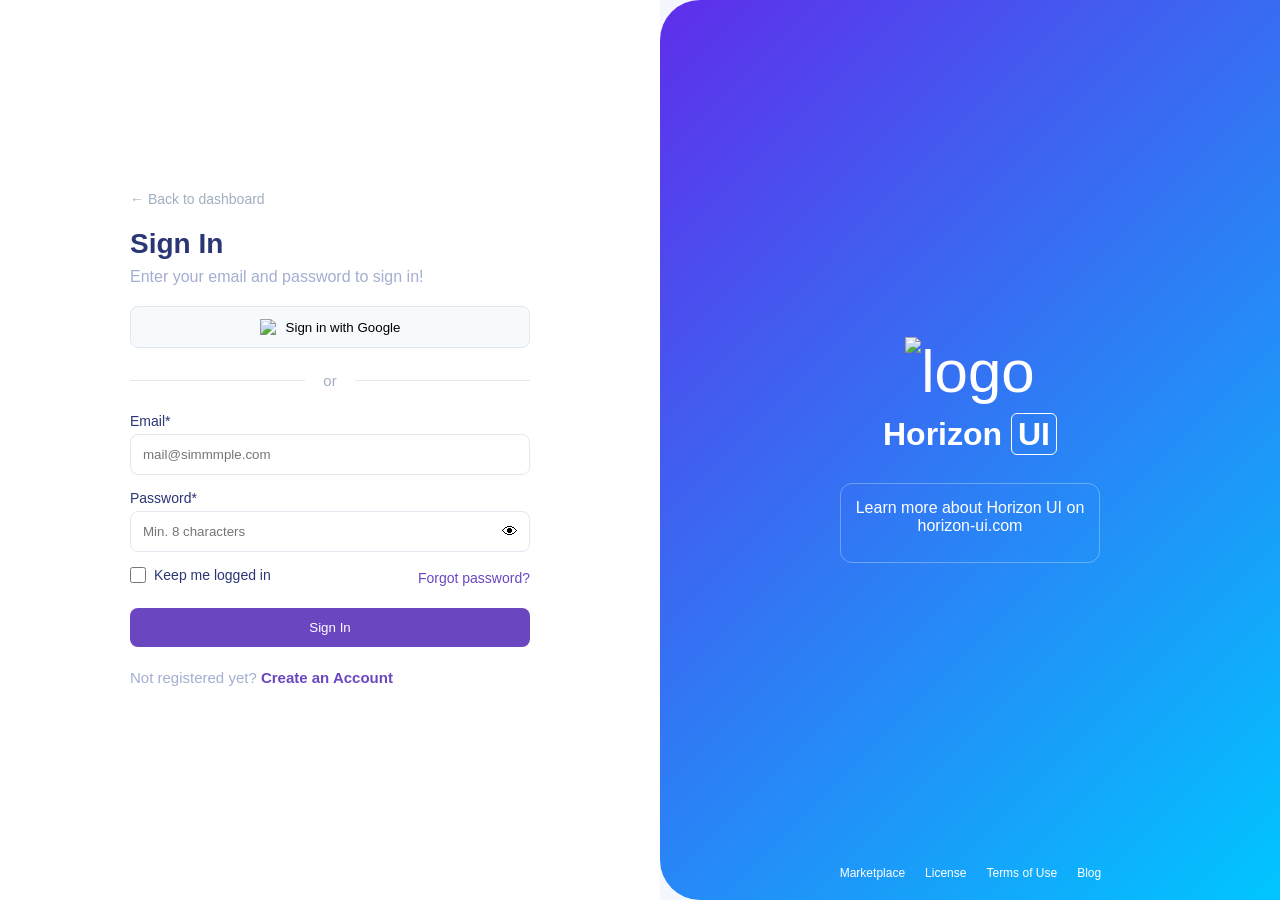
==== login.html @ fb5299f1 "new dashboard" ====
<!doctype html>
<html lang="en">
  <head>
    <meta charset="UTF-8" />
    <meta name="viewport" content="width=device-width, initial-scale=1.0" />
    <title>Sign In</title>
    <link rel="stylesheet" href="login.css" />

  </head>
  
  <body>
    <div class="container">
      <div class="left">
        <div class="form-wrapper">
          <a href="#" class="back">← Back to dashboard</a>

          <h2>Sign In</h2>
          <p>Enter your email and password to sign in!</p>

          <button class="google-btn">
            <img src="https://img.icons8.com/color/16/google-logo.png" />
            Sign in with Google
          </button>

          <div class="divider">
            <hr />
            <span>or</span>
            <hr />
          </div>

          <form>
            <label>Email*</label>
            <input type="email" placeholder="mail@simmmple.com" required />

            <label>Password*</label>
            <div class="password-box">
              <input type="password" placeholder="Min. 8 characters" required />
              <span class="eye">👁</span>
            </div>

            <div class="options">
              <label class="remember">
                <input type="checkbox" /> Keep me logged in
              </label>
              <a href="#" class="forgot">Forgot password?</a>
            </div>

            <button class="signin-btn">Sign In</button>
          </form>

          <p class="signup">
            Not registered yet? <a href="#">Create an Account</a>
          </p>
        </div>
      </div>

      <div class="right">
        <div class="overlay">
          <div class="logo">
            <img src="/Vector.png" alt="logo">
          </div>
          <h1>Horizon <span>UI</span></h1>

          <div class="cta">
            Learn more about Horizon UI on <br/>
           <a href="https://horizon-ui.com" target="_blank" rel="noopener noreferrer">horizon-ui.com</a>
          </div>

          <div class="bottom-links">
            <a href="#">Marketplace</a>
            <a href="#">License</a>
            <a href="#">Terms of Use</a>
            <a href="#">Blog</a>
          </div>
        </div>
      </div>
    </div>



    <script>
  const eye = document.querySelector(".eye");
  const password = document.querySelector(".password-box input");

  eye.addEventListener("click", () => {
    if (password.type === "password") {
      password.type = "text";
    } else {
      password.type = "password";
    }
  });
  
</script>
  </body>
</html>
---- login.css ----
* {
  margin: 0;
  padding: 0;
  box-sizing: border-box;
  font-family: "Inter", sans-serif;
}

body {
  background: #f4f7fe;
}

.container {
  display: flex;
  min-height: 100vh;
}

.left {
  flex: 1;
  display: flex;
  justify-content: center;
  align-items: center;
  background: #fff;
  padding: 20px;
}

.form-wrapper {
  width: 100%;
  max-width: 400px;
}

.back {
  font-size: 14px;
  color: #a0aec0;
  text-decoration: none;
}

h2 {
  margin-top: 20px;
  font-size: 28px;
  color: #2b3674;
}

p {
  color: #a3aed0;
  margin: 8px 0 20px;
}

.google-btn {
  width: 100%;
  padding: 12px;
  border: 1px solid #e2e8f0;
  background: #f7fafc;
  border-radius: 8px;
  cursor: pointer;
  display: flex;
  gap: 10px;
  justify-content: center;
  align-items: center;
}

.divider {
  display: flex;
  align-items: center;
  gap: 10px;
  margin: 20px 0;
}

.divider hr {
  flex: 1;
  border: 0;
  height: 1px;
  background: #e2e8f0;
  margin: 0;
}

.divider span {
  color: #a0aec0;
  font-size: 14px;
  white-space: nowrap;
  padding: 0 8px;
}

@media (max-width: 600px) {
  .divider {
    gap: 8px;
    margin: 16px 0;
  }
  .divider span {
    font-size: 12px;
    padding: 0 6px;
  }
  .divider hr {
    height: 1px;
  }
}

@media (min-width: 1024px) {
  .divider {
    margin: 24px 0;
  }
  .divider span {
    font-size: 15px;
  }
}

label {
  font-size: 14px;
  margin-bottom: 5px;
  display: block;
  color: #2b3674;
}

input {
  width: 100%;
  padding: 12px;
  margin-bottom: 15px;
  border: 1px solid #e2e8f0;
  border-radius: 8px;
  outline: none;
}

.password-box {
  position: relative;
}

.password-box .eye {
  position: absolute;
  right: 12px;
  top: 12px;
  cursor: pointer;
}

.options {
  display: flex;
  justify-content: space-between;
  align-items: center;
  gap: 12px;
  font-size: 14px;
  margin-bottom: 20px;
}
.options label {
  display: flex;
  align-items: center;
  gap: 8px;
  cursor: pointer;
}
.options input {
  margin: 0;
  width: 16px;
  height: 16px;
  color: #2b3674;
  border: 1px solid #e2e8f0;
  border-radius: 4px;
  cursor: pointer;
}
.options .forgot {
  text-decoration: none;
  color: #6b46c1;
  font-weight: 500;
}

@media (max-width: 500px) {
  .options {
    flex-direction: column;
    align-items: flex-start;
  }
  .options .forgot {
    margin-top: 8px;
  }
}

.checkbox {
  text-decoration: none;
  color: #6b46c1;
}

.forgot {
  text-decoration: none;
  color: #6b46c1;
}

.signin-btn {
  width: 100%;
  padding: 12px;
  background: #6b46c1;
  color: #fff;
  border: none;
  border-radius: 8px;
  cursor: pointer;
}

.signup {
  margin-top: 15px;
  font-size: 14px;
  line-height: 1.5;
  word-break: break-word;
}

.signup a {
  color: #6b46c1;
  text-decoration: none;
  font-weight: 600;
}

@media (max-width: 600px) {
  .signup {
    font-size: 13px;
    margin-top: 12px;
    text-align: center;
  }
}

@media (min-width: 1024px) {
  .signup {
    font-size: 15px;
    margin-top: 20px;
  }
}

.right {
  flex: 1;
  background: linear-gradient(135deg, #5f2eea, #00c6ff);
  display: flex;
  justify-content: center;
  align-items: center;
  color: white;
  position: relative;
  border-top-left-radius: 40px;
  border-bottom-left-radius: 40px;
}

.overlay {
  text-align: center;
}

.logo {
  font-size: 60px;
  margin-bottom: 10px;
}

h1 span {
  border: 1px solid white;
  padding: 2px 6px;
  border-radius: 6px;
}

.cta {
  height: 80px;
  margin-top: 30px;
  border: 1px solid rgba(255, 255, 255, 0.3);
  padding: 15px;
  border-radius: 12px;
}
.cta a {
  color: white;
  text-decoration: none;
  font-weight: 200;
}

.bottom-links {
  position: absolute;
  bottom: 20px;
  display: flex;
  gap: 20px;
}

.bottom-links a {
  color: white;
  font-size: 12px;
  text-decoration: none;
}

@media (max-width: 900px) {
  .container {
    flex-direction: column;
  }

  .right {
    height: 300px;
    border-radius: 0;
  }

  .bottom-links {
    position: static;
    margin-top: 20px;
  }
}

@media (max-width: 500px) {
  h2 {
    font-size: 22px;
  }

  .form-wrapper {
    max-width: 100%;
  }
}
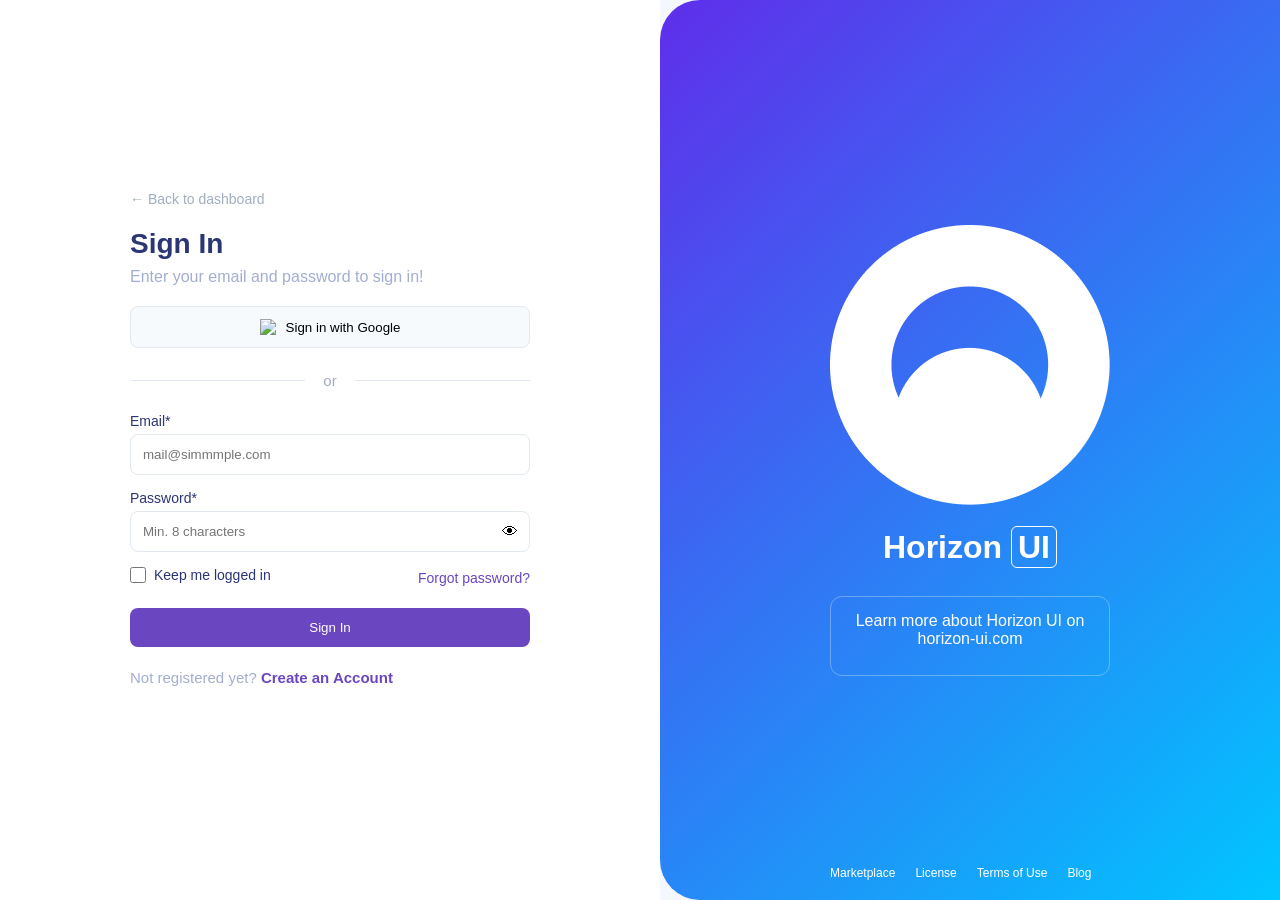
==== commit 24ae5723: "redo-dashboard" ====
--- a/login.html
+++ b/login.html
@@ -57,7 +57,7 @@
       <div class="right">
         <div class="overlay">
           <div class="logo">
-            <img src="/Vector.png" alt="logo">
+            <img src="/images/Vector.png" alt="logo">
           </div>
           <h1>Horizon <span>UI</span></h1>
 
